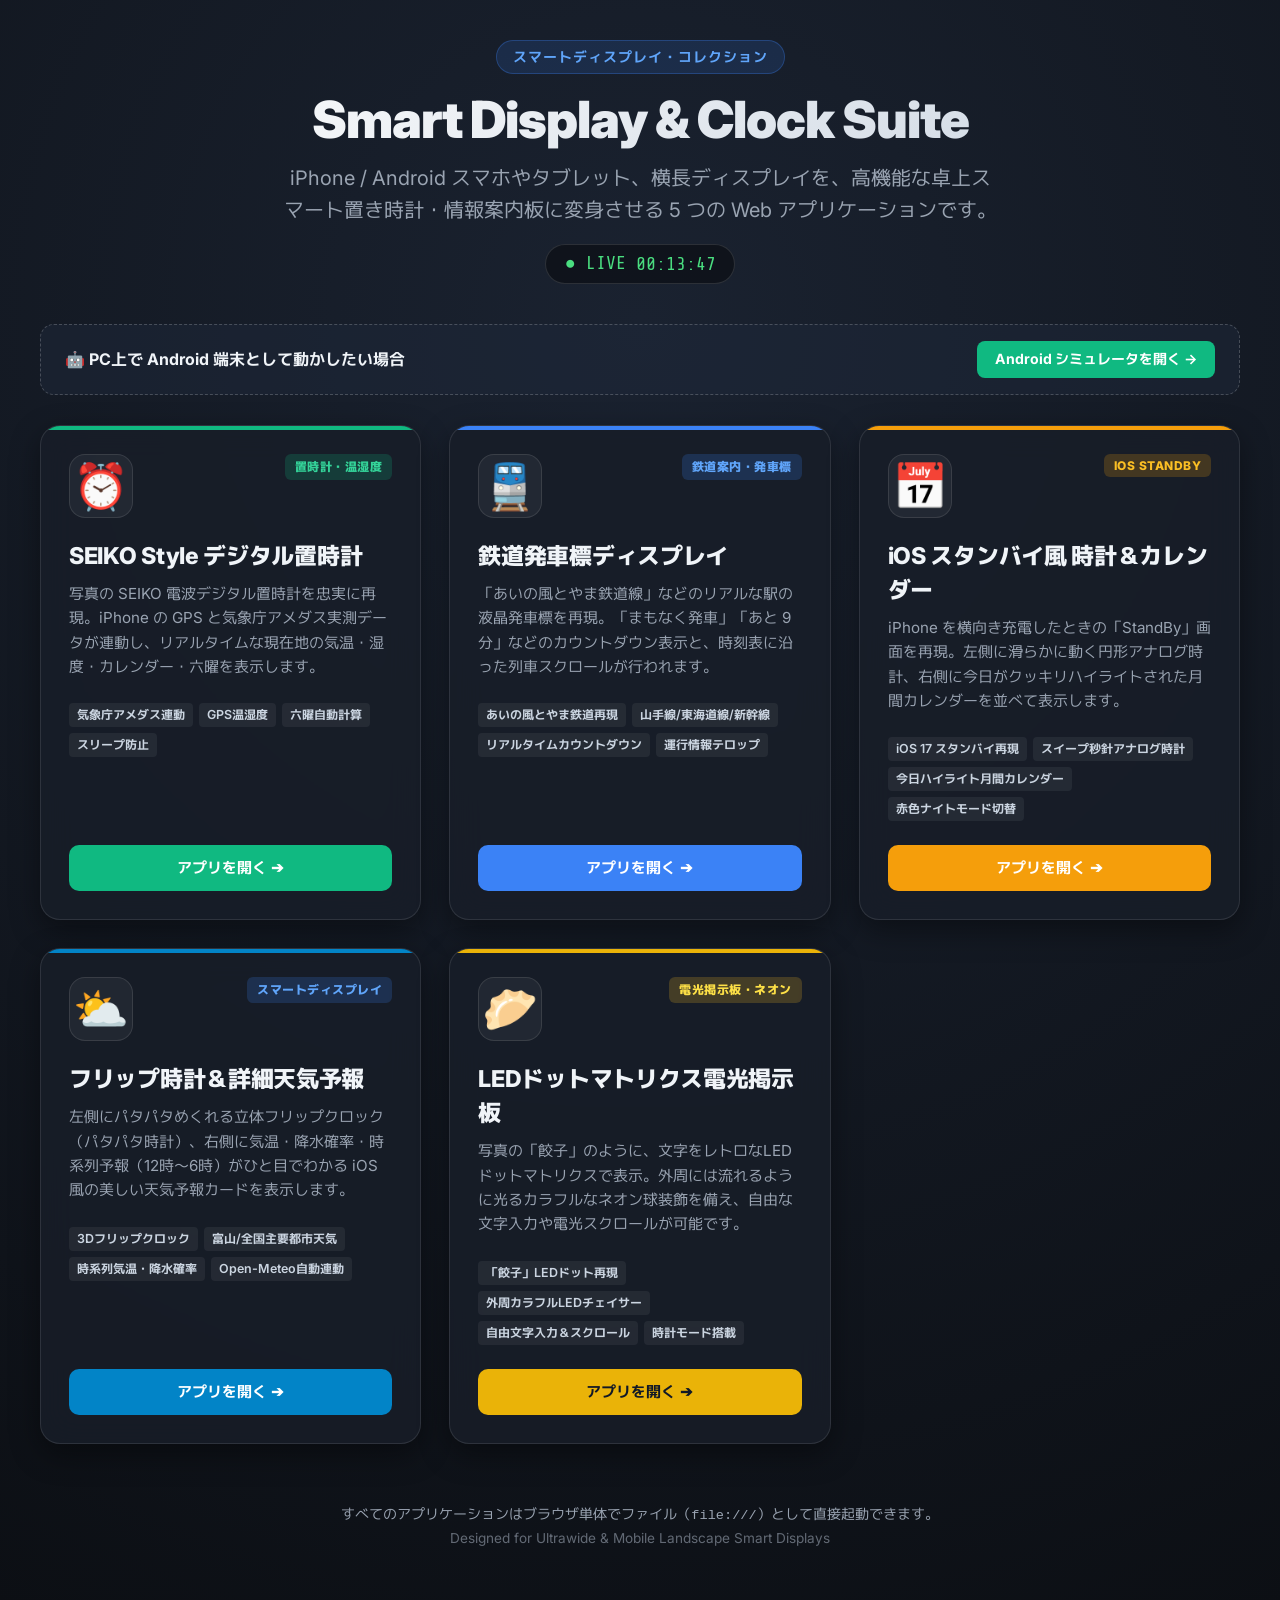
==== portal.html @ ad96649d "feat: add 4 new smart display apps and portal dashboard" ====
<!DOCTYPE html>
<html lang="ja">
<head>
  <meta charset="UTF-8">
  <meta name="viewport" content="width=device-width, initial-scale=1.0, maximum-scale=1.0, user-scalable=no, viewport-fit=cover">
  <title>Smart Display & Clock Portal (スマートディスプレイ・ポータル)</title>
  <link rel="preconnect" href="https://fonts.googleapis.com">
  <link rel="preconnect" href="https://fonts.gstatic.com" crossorigin>
  <link href="https://fonts.googleapis.com/css2?family=Inter:wght@400;600;700;800;900&family=M+PLUS+1p:wght@700;800;900&family=Share+Tech+Mono&display=swap" rel="stylesheet">
  <style>
    :root {
      --bg-gradient: radial-gradient(circle at 50% 20%, #1a2230 0%, #0c0f14 100%);
      --card-bg: rgba(24, 30, 40, 0.85);
      --card-border: rgba(255, 255, 255, 0.1);
      --card-hover-border: rgba(90, 160, 255, 0.6);
      --text-main: #f0f4f8;
      --text-muted: #9aa4b2;
      --accent-blue: #3b82f6;
      --accent-green: #10b981;
      --accent-amber: #f59e0b;
      --accent-purple: #8b5cf6;
    }

    * {
      box-sizing: border-box;
      margin: 0;
      padding: 0;
    }

    body {
      background: var(--bg-gradient);
      color: var(--text-main);
      font-family: 'Inter', 'M PLUS 1p', -apple-system, sans-serif;
      min-height: 100vh;
      display: flex;
      flex-direction: column;
      align-items: center;
      padding: 40px 20px 60px;
    }

    /* Header */
    .portal-header {
      width: 100%;
      max-width: 1200px;
      text-align: center;
      margin-bottom: 40px;
    }

    .header-badge {
      display: inline-block;
      background: rgba(59, 130, 246, 0.15);
      color: #60a5fa;
      border: 1px solid rgba(59, 130, 246, 0.3);
      padding: 6px 16px;
      border-radius: 20px;
      font-size: 0.85rem;
      font-weight: 700;
      letter-spacing: 1px;
      margin-bottom: 14px;
      text-transform: uppercase;
    }

    .portal-title {
      font-size: clamp(2rem, 4vw, 3.2rem);
      font-weight: 900;
      letter-spacing: -1px;
      margin-bottom: 12px;
      background: linear-gradient(135deg, #ffffff 0%, #cbd5e1 100%);
      -webkit-background-clip: text;
      -webkit-text-fill-color: transparent;
    }

    .portal-subtitle {
      font-size: clamp(1rem, 1.8vw, 1.25rem);
      color: var(--text-muted);
      max-width: 720px;
      margin: 0 auto;
      line-height: 1.6;
    }

    .live-clock-pill {
      display: inline-flex;
      align-items: center;
      gap: 10px;
      background: rgba(0, 0, 0, 0.4);
      border: 1px solid rgba(255, 255, 255, 0.12);
      padding: 8px 18px;
      border-radius: 30px;
      margin-top: 18px;
      font-family: 'Share Tech Mono', monospace;
      font-size: 1.15rem;
      color: #4ade80;
    }

    /* Cards Grid */
    .cards-grid {
      width: 100%;
      max-width: 1200px;
      display: grid;
      grid-template-columns: repeat(auto-fit, minmax(340px, 1fr));
      gap: 28px;
    }

    /* Card Item */
    .app-card {
      background: var(--card-bg);
      border: 1px solid var(--card-border);
      border-radius: 20px;
      padding: 28px;
      display: flex;
      flex-direction: column;
      justify-content: space-between;
      backdrop-filter: blur(16px);
      box-shadow: 0 10px 30px rgba(0, 0, 0, 0.4);
      transition: all 0.3s cubic-bezier(0.16, 1, 0.3, 1);
      position: relative;
      overflow: hidden;
      text-decoration: none;
      color: inherit;
    }

    .app-card:hover {
      transform: translateY(-6px);
      border-color: var(--card-hover-border);
      box-shadow: 0 20px 45px rgba(0, 0, 0, 0.6), 0 0 25px rgba(59, 130, 246, 0.2);
    }

    /* Top Glow Indicator */
    .app-card::before {
      content: '';
      position: absolute;
      top: 0;
      left: 0;
      right: 0;
      height: 4px;
      background: var(--theme-accent, #3b82f6);
    }

    .card-top {
      display: flex;
      justify-content: space-between;
      align-items: flex-start;
      margin-bottom: 20px;
    }

    .app-icon {
      font-size: 2.8rem;
      background: rgba(255, 255, 255, 0.05);
      width: 64px;
      height: 64px;
      display: flex;
      justify-content: center;
      align-items: center;
      border-radius: 16px;
      border: 1px solid rgba(255, 255, 255, 0.1);
    }

    .tag-badge {
      font-size: 0.75rem;
      font-weight: 800;
      text-transform: uppercase;
      padding: 4px 10px;
      border-radius: 6px;
      letter-spacing: 0.5px;
    }

    .tag-green  { background: rgba(16, 185, 129, 0.2); color: #34d399; }
    .tag-blue   { background: rgba(59, 130, 246, 0.2); color: #60a5fa; }
    .tag-orange { background: rgba(245, 158, 11, 0.2); color: #fbbf24; }
    .tag-purple { background: rgba(139, 92, 246, 0.2); color: #a78bfa; }
    .tag-amber  { background: rgba(251, 191, 36, 0.2); color: #fde047; }

    .card-title {
      font-size: 1.45rem;
      font-weight: 800;
      margin-bottom: 10px;
      letter-spacing: -0.3px;
    }

    .card-desc {
      font-size: 0.95rem;
      color: var(--text-muted);
      line-height: 1.6;
      margin-bottom: 24px;
      flex: 1;
    }

    /* Key Features Pills inside card */
    .features-list {
      display: flex;
      gap: 6px;
      flex-wrap: wrap;
      margin-bottom: 24px;
    }

    .feat-pill {
      font-size: 0.78rem;
      font-weight: 600;
      background: rgba(255, 255, 255, 0.06);
      color: #cbd5e1;
      padding: 3px 8px;
      border-radius: 4px;
    }

    /* Launch Button */
    .card-footer {
      display: flex;
      gap: 10px;
      align-items: center;
    }

    .launch-btn {
      flex: 1;
      background: var(--theme-accent, #3b82f6);
      color: #ffffff;
      padding: 12px 18px;
      border-radius: 10px;
      text-align: center;
      font-size: 0.95rem;
      font-weight: 700;
      text-decoration: none;
      transition: all 0.2s;
      display: inline-flex;
      justify-content: center;
      align-items: center;
      gap: 6px;
    }

    .launch-btn:hover {
      filter: brightness(1.15);
      transform: translateY(-2px);
    }

    /* Footer Info */
    .portal-footer {
      margin-top: 60px;
      text-align: center;
      font-size: 0.85rem;
      color: var(--text-muted);
    }

    /* Simulator Button */
    .sim-bar {
      width: 100%;
      max-width: 1200px;
      background: rgba(30, 41, 59, 0.5);
      border: 1px dashed rgba(255, 255, 255, 0.2);
      border-radius: 14px;
      padding: 16px 24px;
      margin-bottom: 30px;
      display: flex;
      justify-content: space-between;
      align-items: center;
      flex-wrap: wrap;
      gap: 12px;
    }

    .sim-bar-title {
      font-weight: 700;
      display: flex;
      align-items: center;
      gap: 8px;
    }

    .sim-link-btn {
      background: #10b981;
      color: #ffffff;
      text-decoration: none;
      padding: 8px 18px;
      border-radius: 8px;
      font-size: 0.88rem;
      font-weight: 700;
      transition: background 0.2s;
    }

    .sim-link-btn:hover {
      background: #059669;
    }
  </style>
</head>
<body>

  <!-- Header -->
  <header class="portal-header">
    <div class="header-badge">スマートディスプレイ・コレクション</div>
    <h1 class="portal-title">Smart Display & Clock Suite</h1>
    <p class="portal-subtitle">
      iPhone / Android スマホやタブレット、横長ディスプレイを、高機能な卓上スマート置き時計・情報案内板に変身させる 5 つの Web アプリケーションです。
    </p>

    <div class="live-clock-pill">
      <span>● LIVE</span>
      <span id="portalClock">--:--:--</span>
    </div>
  </header>

  <!-- Simulator Notice Bar -->
  <div class="sim-bar">
    <div class="sim-bar-title">
      <span>🤖 PC上で Android 端末として動かしたい場合</span>
    </div>
    <a href="./simulator.html" class="sim-link-btn" target="_blank">Android シミュレータを開く →</a>
  </div>

  <!-- Cards Grid (5 Applications) -->
  <main class="cards-grid">

    <!-- App 1: SEIKO Style Digital Clock -->
    <div class="app-card" style="--theme-accent: #10b981;">
      <div>
        <div class="card-top">
          <div class="app-icon">⏰</div>
          <span class="tag-badge tag-green">置時計・温湿度</span>
        </div>
        <h2 class="card-title">SEIKO Style デジタル置時計</h2>
        <p class="card-desc">
          写真の SEIKO 電波デジタル置時計を忠実に再現。iPhone の GPS と気象庁アメダス実測データが連動し、リアルタイムな現在地の気温・湿度・カレンダー・六曜を表示します。
        </p>
        <div class="features-list">
          <span class="feat-pill">気象庁アメダス連動</span>
          <span class="feat-pill">GPS温湿度</span>
          <span class="feat-pill">六曜自動計算</span>
          <span class="feat-pill">スリープ防止</span>
        </div>
      </div>
      <div class="card-footer">
        <a href="./index.html" class="launch-btn" style="background: #10b981;">アプリを開く ➔</a>
      </div>
    </div>

    <!-- App 2: 鉄道発車標ディスプレイ -->
    <div class="app-card" style="--theme-accent: #3b82f6;">
      <div>
        <div class="card-top">
          <div class="app-icon">🚆</div>
          <span class="tag-badge tag-blue">鉄道案内・発車標</span>
        </div>
        <h2 class="card-title">鉄道発車標ディスプレイ</h2>
        <p class="card-desc">
          「あいの風とやま鉄道線」などのリアルな駅の液晶発車標を再現。「まもなく発車」「あと 9 分」などのカウントダウン表示と、時刻表に沿った列車スクロールが行われます。
        </p>
        <div class="features-list">
          <span class="feat-pill">あいの風とやま鉄道再現</span>
          <span class="feat-pill">山手線/東海道線/新幹線</span>
          <span class="feat-pill">リアルタイムカウントダウン</span>
          <span class="feat-pill">運行情報テロップ</span>
        </div>
      </div>
      <div class="card-footer">
        <a href="./apps/train-board/index.html" class="launch-btn" style="background: #3b82f6;">アプリを開く ➔</a>
      </div>
    </div>

    <!-- App 3: iOS スタンバイ風 時計＆カレンダー -->
    <div class="app-card" style="--theme-accent: #f59e0b;">
      <div>
        <div class="card-top">
          <div class="app-icon">📅</div>
          <span class="tag-badge tag-orange">iOS StandBy</span>
        </div>
        <h2 class="card-title">iOS スタンバイ風 時計＆カレンダー</h2>
        <p class="card-desc">
          iPhone を横向き充電したときの「StandBy」画面を再現。左側に滑らかに動く円形アナログ時計、右側に今日がクッキリハイライトされた月間カレンダーを並べて表示します。
        </p>
        <div class="features-list">
          <span class="feat-pill">iOS 17 スタンバイ再現</span>
          <span class="feat-pill">スイープ秒針アナログ時計</span>
          <span class="feat-pill">今日ハイライト月間カレンダー</span>
          <span class="feat-pill">赤色ナイトモード切替</span>
        </div>
      </div>
      <div class="card-footer">
        <a href="./apps/standby-clock/index.html" class="launch-btn" style="background: #f59e0b;">アプリを開く ➔</a>
      </div>
    </div>

    <!-- App 4: パタパタ時計＆詳細天気予報スマートディスプレイ -->
    <div class="app-card" style="--theme-accent: #0284c7;">
      <div>
        <div class="card-top">
          <div class="app-icon">⛅</div>
          <span class="tag-badge tag-blue">スマートディスプレイ</span>
        </div>
        <h2 class="card-title">フリップ時計＆詳細天気予報</h2>
        <p class="card-desc">
          左側にパタパタめくれる立体フリップクロック（パタパタ時計）、右側に気温・降水確率・時系列予報（12時〜6時）がひと目でわかる iOS 風の美しい天気予報カードを表示します。
        </p>
        <div class="features-list">
          <span class="feat-pill">3Dフリップクロック</span>
          <span class="feat-pill">富山/全国主要都市天気</span>
          <span class="feat-pill">時系列気温・降水確率</span>
          <span class="feat-pill">Open-Meteo自動連動</span>
        </div>
      </div>
      <div class="card-footer">
        <a href="./apps/flip-weather/index.html" class="launch-btn" style="background: #0284c7;">アプリを開く ➔</a>
      </div>
    </div>

    <!-- App 5: LEDドットマトリクス電光掲示板 -->
    <div class="app-card" style="--theme-accent: #eab308;">
      <div>
        <div class="card-top">
          <div class="app-icon">🥟</div>
          <span class="tag-badge tag-amber">電光掲示板・ネオン</span>
        </div>
        <h2 class="card-title">LEDドットマトリクス電光掲示板</h2>
        <p class="card-desc">
          写真の「餃子」のように、文字をレトロなLEDドットマトリクスで表示。外周には流れるように光るカラフルなネオン球装飾を備え、自由な文字入力や電光スクロールが可能です。
        </p>
        <div class="features-list">
          <span class="feat-pill">「餃子」LEDドット再現</span>
          <span class="feat-pill">外周カラフルLEDチェイサー</span>
          <span class="feat-pill">自由文字入力＆スクロール</span>
          <span class="feat-pill">時計モード搭載</span>
        </div>
      </div>
      <div class="card-footer">
        <a href="./apps/led-matrix/index.html" class="launch-btn" style="background: #eab308; color: #111827;">アプリを開く ➔</a>
      </div>
    </div>

  </main>

  <!-- Footer -->
  <footer class="portal-footer">
    <p>すべてのアプリケーションはブラウザ単体でファイル（<code>file:///</code>）として直接起動できます。</p>
    <p style="margin-top: 6px; opacity: 0.6;">Designed for Ultrawide & Mobile Landscape Smart Displays</p>
  </footer>

  <script>
    function updateClock() {
      const now = new Date();
      const hh = String(now.getHours()).padStart(2, '0');
      const mm = String(now.getMinutes()).padStart(2, '0');
      const ss = String(now.getSeconds()).padStart(2, '0');
      document.getElementById('portalClock').textContent = `${hh}:${mm}:${ss}`;
    }
    updateClock();
    setInterval(updateClock, 1000);
  </script>
</body>
</html>
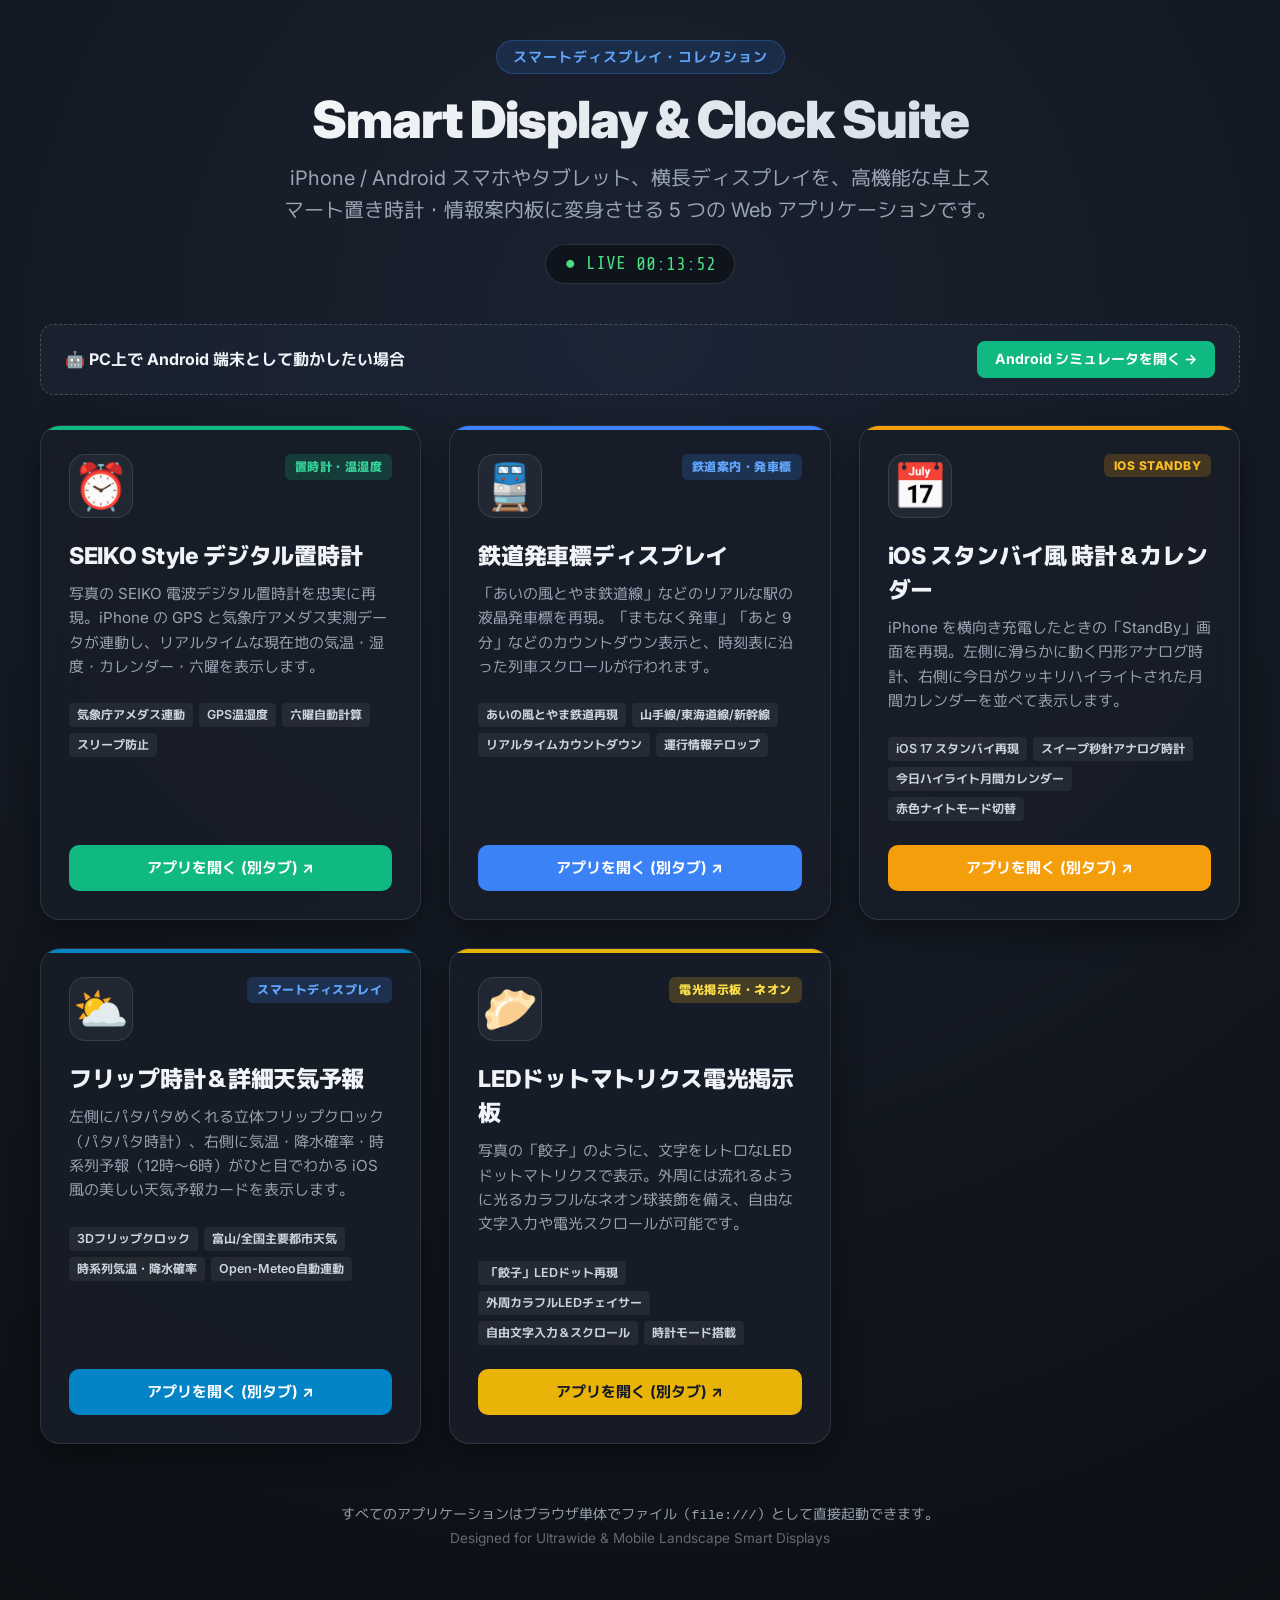
==== commit 38d3862e: "fix(portal): open application links in new tab with target _blank" ====
--- a/portal.html
+++ b/portal.html
@@ -324,7 +324,7 @@
         </div>
       </div>
       <div class="card-footer">
-        <a href="./index.html" class="launch-btn" style="background: #10b981;">アプリを開く ➔</a>
+        <a href="./index.html" target="_blank" rel="noopener noreferrer" class="launch-btn" style="background: #10b981;">アプリを開く (別タブ) ↗</a>
       </div>
     </div>
 
@@ -347,7 +347,7 @@
         </div>
       </div>
       <div class="card-footer">
-        <a href="./apps/train-board/index.html" class="launch-btn" style="background: #3b82f6;">アプリを開く ➔</a>
+        <a href="./apps/train-board/index.html" target="_blank" rel="noopener noreferrer" class="launch-btn" style="background: #3b82f6;">アプリを開く (別タブ) ↗</a>
       </div>
     </div>
 
@@ -370,7 +370,7 @@
         </div>
       </div>
       <div class="card-footer">
-        <a href="./apps/standby-clock/index.html" class="launch-btn" style="background: #f59e0b;">アプリを開く ➔</a>
+        <a href="./apps/standby-clock/index.html" target="_blank" rel="noopener noreferrer" class="launch-btn" style="background: #f59e0b;">アプリを開く (別タブ) ↗</a>
       </div>
     </div>
 
@@ -393,7 +393,7 @@
         </div>
       </div>
       <div class="card-footer">
-        <a href="./apps/flip-weather/index.html" class="launch-btn" style="background: #0284c7;">アプリを開く ➔</a>
+        <a href="./apps/flip-weather/index.html" target="_blank" rel="noopener noreferrer" class="launch-btn" style="background: #0284c7;">アプリを開く (別タブ) ↗</a>
       </div>
     </div>
 
@@ -416,7 +416,7 @@
         </div>
       </div>
       <div class="card-footer">
-        <a href="./apps/led-matrix/index.html" class="launch-btn" style="background: #eab308; color: #111827;">アプリを開く ➔</a>
+        <a href="./apps/led-matrix/index.html" target="_blank" rel="noopener noreferrer" class="launch-btn" style="background: #eab308; color: #111827;">アプリを開く (別タブ) ↗</a>
       </div>
     </div>
 
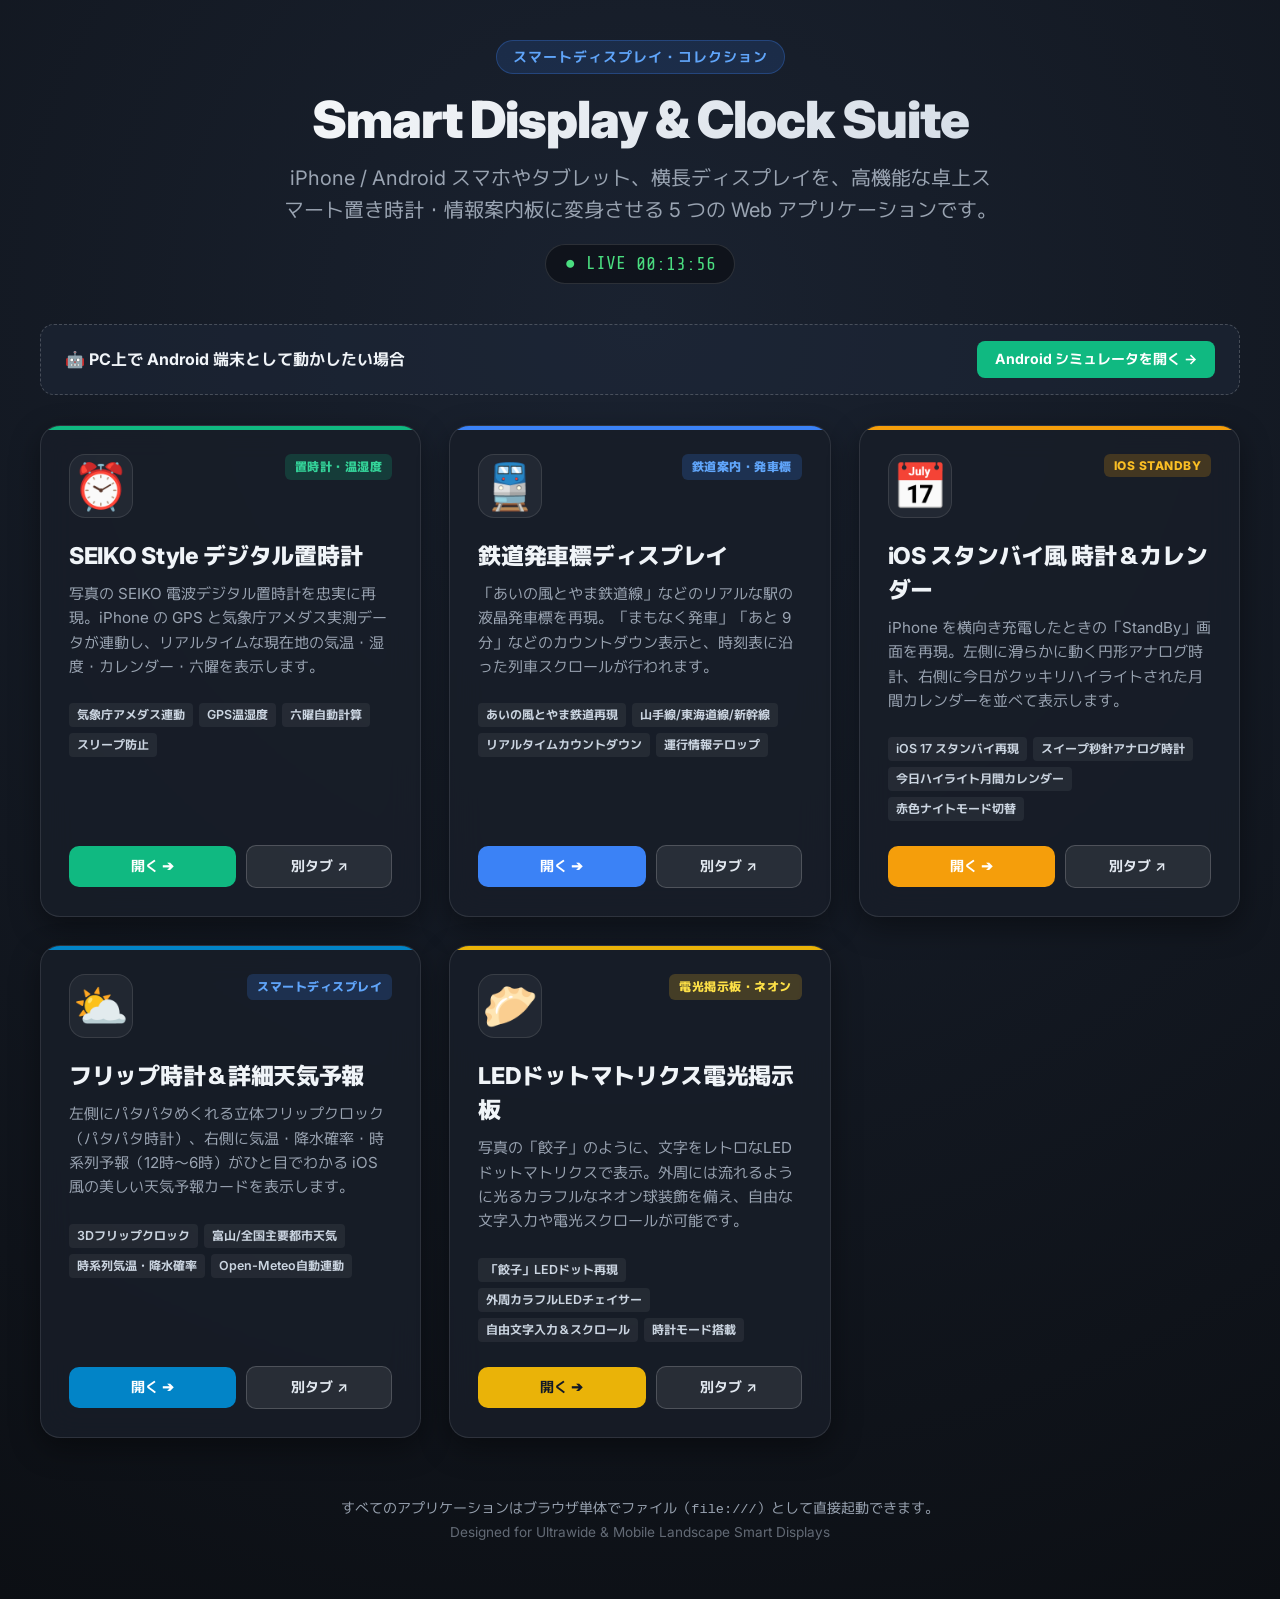
==== commit 32690a37: "feat(portal): add dual action buttons (open and open in new tab) for all apps" ====
--- a/portal.html
+++ b/portal.html
@@ -209,14 +209,14 @@
       align-items: center;
     }
 
-    .launch-btn {
-      flex: 1;
+    .btn-open {
+      flex: 1.2;
       background: var(--theme-accent, #3b82f6);
       color: #ffffff;
-      padding: 12px 18px;
+      padding: 10px 14px;
       border-radius: 10px;
       text-align: center;
-      font-size: 0.95rem;
+      font-size: 0.9rem;
       font-weight: 700;
       text-decoration: none;
       transition: all 0.2s;
@@ -226,8 +226,33 @@
       gap: 6px;
     }
 
-    .launch-btn:hover {
+    .btn-open:hover {
       filter: brightness(1.15);
+      transform: translateY(-2px);
+    }
+
+    .btn-newtab {
+      flex: 1;
+      background: rgba(255, 255, 255, 0.08);
+      border: 1px solid rgba(255, 255, 255, 0.18);
+      color: #e2e8f0;
+      padding: 10px 14px;
+      border-radius: 10px;
+      text-align: center;
+      font-size: 0.88rem;
+      font-weight: 600;
+      text-decoration: none;
+      transition: all 0.2s;
+      display: inline-flex;
+      justify-content: center;
+      align-items: center;
+      gap: 6px;
+    }
+
+    .btn-newtab:hover {
+      background: rgba(255, 255, 255, 0.16);
+      border-color: rgba(255, 255, 255, 0.35);
+      color: #ffffff;
       transform: translateY(-2px);
     }
 
@@ -324,7 +349,8 @@
         </div>
       </div>
       <div class="card-footer">
-        <a href="./index.html" target="_blank" rel="noopener noreferrer" class="launch-btn" style="background: #10b981;">アプリを開く (別タブ) ↗</a>
+        <a href="./index.html" class="btn-open" style="background: #10b981;">開く ➔</a>
+        <a href="./index.html" target="_blank" rel="noopener noreferrer" class="btn-newtab">別タブ ↗</a>
       </div>
     </div>
 
@@ -347,7 +373,8 @@
         </div>
       </div>
       <div class="card-footer">
-        <a href="./apps/train-board/index.html" target="_blank" rel="noopener noreferrer" class="launch-btn" style="background: #3b82f6;">アプリを開く (別タブ) ↗</a>
+        <a href="./apps/train-board/index.html" class="btn-open" style="background: #3b82f6;">開く ➔</a>
+        <a href="./apps/train-board/index.html" target="_blank" rel="noopener noreferrer" class="btn-newtab">別タブ ↗</a>
       </div>
     </div>
 
@@ -370,7 +397,8 @@
         </div>
       </div>
       <div class="card-footer">
-        <a href="./apps/standby-clock/index.html" target="_blank" rel="noopener noreferrer" class="launch-btn" style="background: #f59e0b;">アプリを開く (別タブ) ↗</a>
+        <a href="./apps/standby-clock/index.html" class="btn-open" style="background: #f59e0b;">開く ➔</a>
+        <a href="./apps/standby-clock/index.html" target="_blank" rel="noopener noreferrer" class="btn-newtab">別タブ ↗</a>
       </div>
     </div>
 
@@ -393,7 +421,8 @@
         </div>
       </div>
       <div class="card-footer">
-        <a href="./apps/flip-weather/index.html" target="_blank" rel="noopener noreferrer" class="launch-btn" style="background: #0284c7;">アプリを開く (別タブ) ↗</a>
+        <a href="./apps/flip-weather/index.html" class="btn-open" style="background: #0284c7;">開く ➔</a>
+        <a href="./apps/flip-weather/index.html" target="_blank" rel="noopener noreferrer" class="btn-newtab">別タブ ↗</a>
       </div>
     </div>
 
@@ -416,7 +445,8 @@
         </div>
       </div>
       <div class="card-footer">
-        <a href="./apps/led-matrix/index.html" target="_blank" rel="noopener noreferrer" class="launch-btn" style="background: #eab308; color: #111827;">アプリを開く (別タブ) ↗</a>
+        <a href="./apps/led-matrix/index.html" class="btn-open" style="background: #eab308; color: #111827;">開く ➔</a>
+        <a href="./apps/led-matrix/index.html" target="_blank" rel="noopener noreferrer" class="btn-newtab">別タブ ↗</a>
       </div>
     </div>
 
